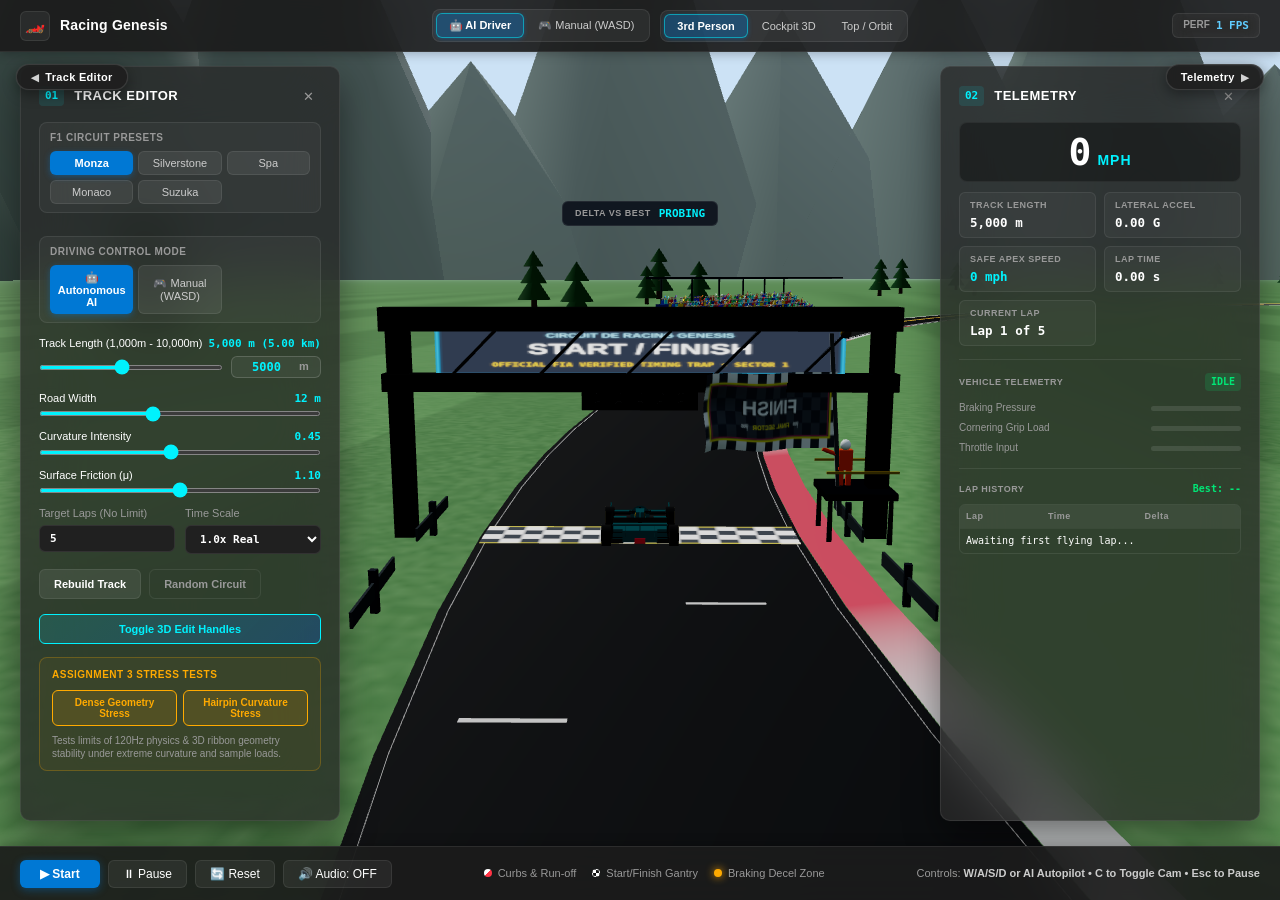
==== prototype/index.html @ 2eae5275 "Initial Push" ====
<!doctype html>
<html lang="en">
  <head>
    <meta charset="UTF-8" />
    <meta name="viewport" content="width=device-width, initial-scale=1.0" />
    <meta http-equiv="Cache-Control" content="no-cache, no-store, must-revalidate" />
    <meta http-equiv="Pragma" content="no-cache" />
    <meta http-equiv="Expires" content="0" />
    <meta name="theme-color" content="#070b14" />
    <title>Racing Genesis - F1 Pro Simulator (Windows 11 Edition)</title>
    <link rel="stylesheet" href="style.css?v=6.4" />
  </head>
  <body>
    <!-- 3D WebGL Canvas Layer -->
    <div id="webgl-container"></div>

    <!-- Floating Windows 11 Fluent Panel Toggle Buttons -->
    <button id="btnToggleLeft" class="win11-tab-toggle left" title="Toggle Track Editor Panel ([)">
      <span class="toggle-icon">◀</span> Track Editor
    </button>
    <button id="btnToggleRight" class="win11-tab-toggle right" title="Toggle Telemetry Panel (])">
      Telemetry <span class="toggle-icon">▶</span>
    </button>

    <!-- UI Overlay (Microsoft Windows Fluent Style) -->
    <div class="hud-overlay">
      <!-- Top Navigation Header (Windows 11 Fluent Title Bar) -->
      <header class="top-header win11-header">
        <div class="brand">
          <div class="logo-badge">🏎️</div>
          <div class="brand-info">
            <h1>Racing Genesis</h1>
          </div>
        </div>

        <div class="header-center">
          <div class="driver-mode-switcher win11-segmented" id="driverModeSwitcher">
            <button class="mode-btn active" data-mode="ai">🤖 AI Driver</button>
            <button class="mode-btn" data-mode="manual">🎮 Manual (WASD)</button>
          </div>
          <div class="camera-switcher win11-segmented">
            <button class="cam-btn active" data-cam="chase">3rd Person</button>
            <button class="cam-btn" data-cam="hood">Cockpit 3D</button>
            <button class="cam-btn" data-cam="orbit">Top / Orbit</button>
          </div>
        </div>

        <div class="header-right">
          <div class="pill-stat fps-stat">
            <span class="stat-name">PERF</span>
            <span class="stat-val highlight" id="fpsDisplay">90 FPS</span>
          </div>
        </div>
      </header>

      <!-- Main HUD Body -->
      <div class="hud-body">
        <!-- Left Side: Procedural Track Configuration & Handle Editing -->
        <aside class="hud-panel left-panel" id="leftPanel">
          <div class="panel-header win11-panel-header">
            <div class="header-title-wrap">
              <span class="panel-tag">01</span>
              <h2>Track Editor</h2>
            </div>
            <button class="win11-icon-close" id="btnCloseLeft" title="Hide Panel">✕</button>
          </div>

          <!-- 5 F1 Circuit Presets -->
          <div class="f1-presets-section">
            <span class="f1-presets-title">F1 CIRCUIT PRESETS</span>
            <div class="f1-presets-grid" id="f1PresetContainer">
              <button class="f1-preset-pill active" data-preset="monza">Monza</button>
              <button class="f1-preset-pill" data-preset="silverstone">Silverstone</button>
              <button class="f1-preset-pill" data-preset="spa">Spa</button>
              <button class="f1-preset-pill" data-preset="monaco">Monaco</button>
              <button class="f1-preset-pill" data-preset="suzuka">Suzuka</button>
            </div>
          </div>

          <!-- Driver Control Mode Toggle -->
          <div class="f1-presets-section" style="margin-top: 10px;">
            <span class="f1-presets-title">DRIVING CONTROL MODE</span>
            <div class="f1-presets-grid" id="panelDriverModeGrid">
              <button class="f1-preset-pill active" data-mode="ai">🤖 Autonomous AI</button>
              <button class="f1-preset-pill" data-mode="manual">🎮 Manual (WASD)</button>
            </div>
          </div>

          <div class="slider-group">
            <div class="slider-label">
              <span>Track Length (1,000m - 10,000m)</span>
              <output id="scaleOut">5,000 m</output>
            </div>
            <div class="track-length-row">
              <input id="scaleSlider" type="range" min="1000" max="10000" step="50" value="5000" />
              <div class="length-input-wrap">
                <input id="lengthInput" type="number" min="1000" max="10000" step="50" value="5000" />
                <span class="length-unit-tag">m</span>
              </div>
            </div>
          </div>

          <div class="slider-group">
            <div class="slider-label">
              <span>Road Width</span>
              <output id="widthOut">12 m</output>
            </div>
            <input id="widthSlider" type="range" min="8" max="18" step="1" value="12" />
          </div>

          <div class="slider-group">
            <div class="slider-label">
              <span>Curvature Intensity</span>
              <output id="curveOut">0.45</output>
            </div>
            <input id="curveSlider" type="range" min="0.10" max="0.85" step="0.05" value="0.45" />
          </div>

          <div class="slider-group">
            <div class="slider-label">
              <span>Surface Friction (&mu;)</span>
              <output id="gripOut">1.10</output>
            </div>
            <input id="gripSlider" type="range" min="0.55" max="1.65" step="0.05" value="1.10" />
          </div>

          <div class="compact-controls">
            <div class="input-box">
              <label for="lapInput">Target Laps (No Limit)</label>
              <input id="lapInput" type="number" min="1" step="1" value="5" placeholder="Min 1" />
            </div>
            <div class="select-box">
              <label for="speedSelect">Time Scale</label>
              <select id="speedSelect">
                <option value="1" selected>1.0x Real</option>
                <option value="2">2.0x Fast</option>
                <option value="4">4.0x Turbo</option>
                <option value="10">10.0x Warp</option>
              </select>
            </div>
          </div>

          <div class="btn-group">
            <button id="btnRebuild" class="btn btn-secondary">Rebuild Track</button>
            <button id="btnRandomize" class="btn btn-outline">Random Circuit</button>
          </div>

          <div class="btn-group">
            <button id="btnEditHandles" class="btn btn-special">Toggle 3D Edit Handles</button>
          </div>

          <!-- Assignment 3 Stress Testing Controls -->
          <div class="stress-panel">
            <div class="stress-header">
              <span class="stress-title">ASSIGNMENT 3 STRESS TESTS</span>
            </div>
            <div class="stress-actions">
              <button id="btnStressGeom" class="btn btn-warning">Dense Geometry Stress</button>
              <button id="btnStressCurve" class="btn btn-warning">Hairpin Curvature Stress</button>
            </div>
            <p class="stress-note">Tests limits of 120Hz physics &amp; 3D ribbon geometry stability under extreme curvature and sample loads.</p>
          </div>
        </aside>

        <!-- Center: Dynamic Driver HUD Overlay -->
        <div class="center-hud">
          <!-- Official F1 5-Light Starting Gantry HUD Overlay -->
          <div class="f1-start-lights-overlay" id="f1StartLightsOverlay">
            <div class="lights-housing">
              <div class="light-pod" id="hudPod0"><span class="bulb"></span><span class="bulb"></span></div>
              <div class="light-pod" id="hudPod1"><span class="bulb"></span><span class="bulb"></span></div>
              <div class="light-pod" id="hudPod2"><span class="bulb"></span><span class="bulb"></span></div>
              <div class="light-pod" id="hudPod3"><span class="bulb"></span><span class="bulb"></span></div>
              <div class="light-pod" id="hudPod4"><span class="bulb"></span><span class="bulb"></span></div>
            </div>
            <div class="start-lights-label" id="f1StartLightsLabel">GRID FORMING</div>
          </div>

          <div class="braking-warning" id="brakingWarning">
            <span class="warning-icon">&#9888;</span> THRESHOLD BRAKING ACTIVE
          </div>

          <div class="delta-badge" id="liveDeltaBadge">
            <span class="delta-label">DELTA VS BEST</span>
            <span class="delta-val" id="liveDeltaVal">PROBING</span>
          </div>

          <div class="handle-notice" id="handleNotice">
            <span>3D EDIT MODE: Tap/hold cyan dots to drag and sculpt track &bull; Pinch to scale</span>
          </div>
        </div>

        <!-- Right Side: Live Vehicle Telemetry (Essentials Only) -->
        <aside class="hud-panel right-panel" id="rightPanel">
          <div class="panel-header win11-panel-header">
            <div class="header-title-wrap">
              <span class="panel-tag">02</span>
              <h2>Telemetry</h2>
            </div>
            <button class="win11-icon-close" id="btnCloseRight" title="Hide Panel">✕</button>
          </div>

          <!-- Speed Cluster -->
          <div class="speed-cluster">
            <div class="speed-main">
              <span class="speed-value" id="speedDisplay">0</span>
              <span class="speed-unit">MPH</span>
            </div>
            <div class="sub-gauges">
              <div class="sub-gauge-item">
                <span class="sub-label">TRACK LENGTH</span>
                <span class="sub-value green" id="trackLengthDisplay">5,000 m</span>
              </div>
              <div class="sub-gauge-item">
                <span class="sub-label">LATERAL ACCEL</span>
                <span class="sub-value" id="lateralGDisplay">0.00 G</span>
              </div>
              <div class="sub-gauge-item">
                <span class="sub-label">SAFE APEX SPEED</span>
                <span class="sub-value cyan" id="targetSpeedDisplay">0 mph</span>
              </div>
              <div class="sub-gauge-item">
                <span class="sub-label">LAP TIME</span>
                <span class="sub-value" id="lapTimeDisplay">0.00 s</span>
              </div>
              <div class="sub-gauge-item">
                <span class="sub-label">CURRENT LAP</span>
                <span class="sub-value" id="lapCountDisplay">Lap 1 of 5</span>
              </div>
            </div>
          </div>

          <div class="panel-divider"></div>

          <!-- Vehicle Inputs & Live Telemetry -->
          <div class="strategy-box">
            <div class="strat-title-row">
              <span class="sub-label">VEHICLE TELEMETRY</span>
              <span class="strat-badge" id="aiStateDisplay">IDLE</span>
            </div>
            <div class="strat-meters">
              <div class="meter-row">
                <span id="meter1Label">Braking Pressure</span>
                <div class="meter-bg"><div class="meter-bar bar-amber" id="brakeMeter" style="width: 0%;"></div></div>
              </div>
              <div class="meter-row">
                <span id="meter2Label">Cornering Grip Load</span>
                <div class="meter-bg"><div class="meter-bar bar-cyan" id="apexMeter" style="width: 50%;"></div></div>
              </div>
              <div class="meter-row">
                <span id="meter3Label">Throttle Input</span>
                <div class="meter-bg"><div class="meter-bar bar-green" id="throttleMeter" style="width: 0%;"></div></div>
              </div>
            </div>
          </div>

          <div class="panel-divider"></div>

          <!-- Lap History Table -->
          <div class="lap-history-box">
            <div class="history-header">
              <span class="sub-label">LAP HISTORY</span>
              <span class="fastest-lap-tag" id="fastestLapTag">Best: --</span>
            </div>
            <div class="table-scroll">
              <table class="history-table">
                <thead>
                  <tr>
                    <th>Lap</th>
                    <th>Time</th>
                    <th>Delta</th>
                  </tr>
                </thead>
                <tbody id="lapTableBody">
                  <tr class="empty-row"><td colspan="3">Awaiting first flying lap...</td></tr>
                </tbody>
              </table>
            </div>
          </div>
        </aside>
      </div>

      <!-- Bottom Playback Dock (Windows 11 Fluent Command Bar) -->
      <footer class="bottom-dock win11-dock">
        <div class="dock-actions win11-command-bar">
          <button id="btnStart" class="btn btn-primary win11-primary-btn">▶ Start</button>
          <button id="btnPause" class="btn btn-secondary win11-btn">⏸ Pause</button>
          <button id="btnReset" class="btn btn-secondary win11-btn">🔄 Reset</button>
          <button id="btnAudio" class="btn btn-outline win11-btn">🔊 Audio: OFF</button>
        </div>

        <div class="dock-legend win11-legend">
          <div class="legend-item"><span class="legend-dot red-white"></span> Curbs &amp; Run-off</div>
          <div class="legend-item"><span class="legend-dot checkered"></span> Start/Finish Gantry</div>
          <div class="legend-item"><span class="legend-dot amber"></span> Braking Decel Zone</div>
        </div>

        <div class="dock-instructions win11-instructions">
          <span>Controls: <b>W/A/S/D or AI Autopilot &bull; C to Toggle Cam &bull; Esc to Pause</b></span>
        </div>
      </footer>
    </div>

    <!-- ======================================================================
         MVP 2.0 In-Simulation Modals: Pause Screen & Checkered Flag Finish
         ====================================================================== -->

    <!-- 1. Pause State: In-Race Pause Modal (Triggered via Esc key or Pause button) -->
    <div id="pauseModal" class="game-modal-backdrop">
      <div class="game-modal-card win11-glass-panel pause-card">
        <div class="modal-header">
          <div class="brand-pill amber">SIMULATION PAUSED</div>
          <h2>⏸️ RACE PAUSED</h2>
          <p class="subtitle">Press <b>Esc</b> or click Resume to continue</p>
        </div>

        <div class="modal-body pause-body">
          <div class="controls-guide">
            <div class="ctrl-row"><span>Accelerate / Brake:</span> <b>W / S or Up / Down</b></div>
            <div class="ctrl-row"><span>Steer Left / Right:</span> <b>A / D or Left / Right</b></div>
            <div class="ctrl-row"><span>Driver Mode:</span> <b>AI Autopilot / Manual (Toggle in Header)</b></div>
            <div class="ctrl-row"><span>Camera Toggle:</span> <b>C Key (Cockpit &harr; Chase)</b></div>
            <div class="ctrl-row"><span>Audio Toggle:</span> <b>M Key</b></div>
          </div>
        </div>

        <div class="modal-footer pause-footer">
          <button id="btnResumeRace" class="btn-hero-launch win11-primary-btn">▶ Resume Race</button>
          <button id="btnRestartRace" class="btn-hero-sandbox win11-btn">🔄 Restart Session</button>
        </div>
      </div>
    </div>

    <!-- 2. End State: Session Complete / Checkered Flag Screen -->
    <div id="finishModal" class="game-modal-backdrop">
      <div class="game-modal-card win11-glass-panel finish-card">
        <div class="modal-header">
          <div class="brand-pill green">SESSION COMPLETE</div>
          <h2>🏁 CHECKERED FLAG!</h2>
          <p class="subtitle" id="finishSubTitle">Race Finished &bull; Telemetry Summary</p>
        </div>

        <div class="modal-body finish-body">
          <!-- Big Results Metrics Cards -->
          <div class="results-grid">
            <div class="result-card">
              <span class="card-label">BEST LAP</span>
              <span class="card-value purple" id="resBestLap">--:--</span>
            </div>
            <div class="result-card">
              <span class="card-label">TOTAL TIME</span>
              <span class="card-value" id="resTotalTime">--:--</span>
            </div>
            <div class="result-card">
              <span class="card-label">TOP SPEED</span>
              <span class="card-value cyan" id="resTopSpeed">0 mph</span>
            </div>
            <div class="result-card">
              <span class="card-label">MAX LATERAL G</span>
              <span class="card-value amber" id="resMaxG">0.0 G</span>
            </div>
          </div>

          <!-- Lap Comparison Breakdown -->
          <div class="finish-table-wrap">
            <span class="table-title">OFFICIAL LAP TIMES</span>
            <table class="history-table finish-table">
              <thead>
                <tr>
                  <th>Lap</th>
                  <th>Time</th>
                  <th>Delta</th>
                  <th>Strategy</th>
                  <th>Clean Status</th>
                </tr>
              </thead>
              <tbody id="finishTableBody">
                <!-- Dynamically populated -->
              </tbody>
            </table>
          </div>
        </div>

        <div class="modal-footer finish-footer">
          <button id="btnFinishRestart" class="btn-hero-launch win11-primary-btn">🔄 Race Again</button>
          <button id="btnFinishSandbox" class="btn-hero-sandbox win11-btn">📐 Track Sculptor Sandbox</button>
        </div>
      </div>
    </div>

    <!-- Application Script (ES Module with cache-busting) -->
    <script type="module" src="app.js?v=6.4"></script>
  </body>
</html>
---- prototype/style.css ----
/* Racing Genesis 3D - Assignment 3 MVP Stylesheet (Microsoft Windows Fluent Style) */
:root {
  --win11-bg: rgba(30, 30, 30, 0.88);
  --win11-bg-solid: #202020;
  --win11-card: rgba(42, 42, 42, 0.78);
  --win11-border: rgba(255, 255, 255, 0.08);
  --win11-border-bright: rgba(255, 255, 255, 0.16);
  --win11-accent: #0078d4;
  --win11-accent-hover: #1084d8;
  --win11-accent-pressed: #0067b8;
  --win11-accent-glow: rgba(0, 120, 212, 0.35);
  --win11-text: #ffffff;
  --win11-text-secondary: #cccccc;
  --win11-text-tertiary: #999999;
  --win11-font: "Segoe UI Variable", "Segoe UI", -apple-system, BlinkMacSystemFont, "SF Pro Text", Roboto, sans-serif;
  --font-mono: "Cascadia Code", "SF Mono", "Segoe UI Mono", monospace;

  /* Legacy aliases for compatibility */
  --bg-primary: #121418;
  --panel-bg: var(--win11-bg);
  --panel-bg-solid: var(--win11-bg-solid);
  --panel-border: var(--win11-border);
  --panel-border-bright: var(--win11-border-bright);
  --text-main: var(--win11-text);
  --text-muted: var(--win11-text-tertiary);
  --accent-cyan: #00f2fe;
  --accent-amber: #ffaa00;
  --accent-red: #ff3344;
  --accent-green: #00e676;
  --accent-blue: #0078d4;
  --font-family: var(--win11-font);
}

* {
  box-sizing: border-box;
  margin: 0;
  padding: 0;
  user-select: none;
}

html, body {
  width: 100%;
  height: 100%;
  overflow: hidden;
  background-color: #0c0f14;
  color: var(--win11-text);
  font-family: var(--win11-font);
  font-size: 13px;
  line-height: 1.4;
}

/* 3D WebGL Background Container */
#webgl-container {
  position: absolute;
  top: 0;
  left: 0;
  width: 100%;
  height: 100%;
  z-index: 1;
}

#webgl-container canvas {
  width: 100% !important;
  height: 100% !important;
  display: block;
}

/* Floating Windows 11 Panel Toggle Tabs (Choose to open/close when not needed!) */
.win11-tab-toggle {
  position: fixed;
  top: 64px;
  z-index: 999;
  background: rgba(30, 30, 30, 0.9);
  backdrop-filter: blur(24px) saturate(150%);
  color: #ffffff;
  border: 1px solid rgba(255, 255, 255, 0.12);
  border-radius: 20px;
  padding: 6px 14px;
  font-family: var(--win11-font);
  font-size: 11px;
  font-weight: 600;
  letter-spacing: 0.3px;
  cursor: pointer;
  box-shadow: 0 4px 14px rgba(0, 0, 0, 0.4), 0 0 1px rgba(255, 255, 255, 0.2);
  transition: all 0.2s cubic-bezier(0.16, 1, 0.3, 1);
  pointer-events: auto !important;
  display: flex;
  align-items: center;
  gap: 6px;
}

.win11-tab-toggle:hover {
  background: rgba(45, 45, 45, 0.98);
  border-color: rgba(255, 255, 255, 0.25);
  transform: translateY(-1px);
  box-shadow: 0 6px 18px rgba(0, 0, 0, 0.5);
}

.win11-tab-toggle.left { left: 16px; }
.win11-tab-toggle.right { right: 16px; }

.toggle-icon {
  font-size: 10px;
  opacity: 0.8;
}

/* Floating HUD Overlay */
.hud-overlay {
  position: absolute;
  top: 0;
  left: 0;
  width: 100%;
  height: 100%;
  z-index: 10;
  pointer-events: none;
  display: flex;
  flex-direction: column;
  justify-content: space-between;
}

/* Re-enable pointer events on all UI components */
.top-header,
.hud-panel,
.bottom-dock,
.camera-switcher,
.cam-btn,
.btn,
button,
input,
select {
  pointer-events: auto !important;
}

/* Windows 11 Title Bar Navigation Header */
.top-header.win11-header {
  display: flex;
  justify-content: space-between;
  align-items: center;
  padding: 0 20px;
  height: 52px;
  background: rgba(28, 28, 28, 0.92);
  backdrop-filter: blur(28px) saturate(150%);
  border-bottom: 1px solid rgba(255, 255, 255, 0.08);
  box-shadow: 0 2px 10px rgba(0, 0, 0, 0.25);
}

.brand {
  display: flex;
  align-items: center;
  gap: 10px;
}

.logo-badge {
  width: 30px;
  height: 30px;
  background: rgba(255, 255, 255, 0.06);
  border: 1px solid rgba(255, 255, 255, 0.08);
  font-size: 16px;
  border-radius: 6px;
  display: flex;
  align-items: center;
  justify-content: center;
}

.brand-info h1 {
  font-size: 14px;
  font-weight: 600;
  letter-spacing: 0.2px;
  color: #ffffff;
}

.brand-info p {
  font-size: 11px;
  color: var(--win11-text-tertiary);
}

.win11-version-badge {
  font-size: 10px;
  font-weight: 700;
  background: rgba(0, 120, 212, 0.16);
  color: #60cdff;
  padding: 1px 6px;
  border-radius: 4px;
  border: 1px solid rgba(96, 205, 255, 0.3);
  margin-left: 6px;
  vertical-align: middle;
}

/* Camera Switcher: Windows 11 Segmented Pill Control */
.header-center {
  display: flex;
  align-items: center;
  gap: 10px;
}

.win11-segmented {
  background: rgba(255, 255, 255, 0.06);
  border: 1px solid rgba(255, 255, 255, 0.08);
  border-radius: 8px;
  padding: 3px;
  display: flex;
  align-items: center;
  gap: 2px;
}

.win11-segmented .cam-btn,
.win11-segmented .mode-btn {
  background: transparent;
  color: var(--win11-text-secondary);
  border: none;
  border-radius: 6px;
  padding: 5px 12px;
  font-size: 11px;
  font-weight: 500;
  font-family: var(--win11-font);
  cursor: pointer;
  transition: all 0.16s ease;
}

.win11-segmented .cam-btn:hover,
.win11-segmented .mode-btn:hover {
  background: rgba(255, 255, 255, 0.08);
  color: #ffffff;
}

.win11-segmented .cam-btn.active,
.win11-segmented .mode-btn.active {
  background: rgba(0, 120, 212, 0.35);
  border: 1px solid rgba(0, 242, 254, 0.5);
  color: #ffffff;
  font-weight: 600;
  box-shadow: 0 1px 4px rgba(0, 120, 212, 0.4);
}

/* Header Right Indicators */
.header-right {
  display: flex;
  align-items: center;
  gap: 10px;
}

.pill-stat {
  background: rgba(255, 255, 255, 0.06);
  backdrop-filter: blur(8px);
  border: 1px solid var(--win11-border);
  border-radius: 6px;
  padding: 4px 10px;
  display: flex;
  align-items: center;
  gap: 6px;
  font-size: 11px;
}

.fps-stat .stat-val {
  color: #00e676;
  font-weight: 700;
}

.stat-name {
  color: var(--win11-text-tertiary);
  font-size: 10px;
  font-weight: 700;
}

.stat-val {
  font-weight: 600;
  font-family: var(--font-mono);
}

.stat-val.highlight {
  color: #60cdff;
}

.status-badge {
  background: rgba(255, 255, 255, 0.06);
  border: 1px solid var(--win11-border);
  border-radius: 6px;
  padding: 4px 10px;
  display: flex;
  align-items: center;
  gap: 6px;
  font-weight: 600;
  font-size: 11px;
}

.indicator-dot {
  width: 7px;
  height: 7px;
  border-radius: 50%;
  background-color: #00e676;
}

.indicator-dot.pulse {
  box-shadow: 0 0 8px #00e676;
  animation: pulse-glow 1.5s infinite;
}

@keyframes pulse-glow {
  0% { transform: scale(0.95); opacity: 0.8; }
  50% { transform: scale(1.15); opacity: 1; }
  100% { transform: scale(0.95); opacity: 0.8; }
}

/* Main HUD Body with Left & Right Panels */
.hud-body {
  display: flex;
  justify-content: space-between;
  padding: 14px 20px 0 20px;
  flex: 1;
  pointer-events: none;
  overflow: hidden;
}

/* Glassmorphism Side Panels (Windows 11 Fluent) */
.hud-panel {
  width: 320px;
  background: var(--win11-card);
  backdrop-filter: blur(28px) saturate(150%);
  border: 1px solid var(--win11-border);
  border-radius: 10px;
  padding: 16px 18px;
  display: flex;
  flex-direction: column;
  gap: 13px;
  box-shadow: 0 16px 36px rgba(0, 0, 0, 0.45), 0 0 1px rgba(255, 255, 255, 0.15);
  max-height: calc(100vh - 145px);
  overflow-y: auto;
  pointer-events: auto;
  transition: transform 0.35s cubic-bezier(0.1, 0.9, 0.2, 1), opacity 0.25s ease;
}

/* Smooth Slide Collapse when Panels are closed by User */
.left-panel.collapsed {
  transform: translateX(calc(-100% - 40px)) !important;
  opacity: 0 !important;
  pointer-events: none !important;
}

.right-panel.collapsed {
  transform: translateX(calc(100% + 40px)) !important;
  opacity: 0 !important;
  pointer-events: none !important;
}

.win11-panel-header {
  display: flex;
  justify-content: space-between;
  align-items: center;
  width: 100%;
}

.header-title-wrap {
  display: flex;
  align-items: center;
  gap: 10px;
}

.win11-icon-close {
  background: transparent;
  border: none;
  color: var(--win11-text-tertiary);
  font-size: 13px;
  width: 26px;
  height: 26px;
  border-radius: 6px;
  cursor: pointer;
  display: flex;
  align-items: center;
  justify-content: center;
  transition: all 0.15s ease;
}

.win11-icon-close:hover {
  background: rgba(255, 255, 255, 0.12);
  color: #ffffff;
}

.panel-header {
  display: flex;
  align-items: center;
  gap: 10px;
}

.panel-tag {
  font-size: 11px;
  font-family: var(--font-mono);
  color: var(--accent-cyan);
  font-weight: 800;
  background: rgba(0, 242, 254, 0.1);
  padding: 2px 6px;
  border-radius: 4px;
}

.panel-header h2 {
  font-size: 13px;
  font-weight: 700;
  text-transform: uppercase;
  letter-spacing: 0.5px;
}

/* F1 Circuit Presets */
.f1-presets-section {
  display: flex;
  flex-direction: column;
  gap: 6px;
  background: rgba(255, 255, 255, 0.04);
  padding: 8px 10px;
  border-radius: 8px;
  border: 1px solid var(--win11-border);
}

.f1-presets-title {
  font-size: 10px;
  font-weight: 700;
  color: var(--win11-text-tertiary);
  letter-spacing: 0.5px;
}

.f1-presets-grid {
  display: grid;
  grid-template-columns: repeat(3, 1fr);
  gap: 5px;
}

.f1-preset-pill {
  background: rgba(255, 255, 255, 0.07);
  color: var(--win11-text-secondary);
  border: 1px solid var(--win11-border);
  border-radius: 6px;
  padding: 5px 4px;
  font-family: var(--win11-font);
  font-size: 11px;
  font-weight: 500;
  cursor: pointer;
  text-align: center;
  transition: all 0.16s ease;
}

.f1-preset-pill:hover {
  background: rgba(255, 255, 255, 0.14);
  color: #ffffff;
  border-color: rgba(255, 255, 255, 0.25);
}

.f1-preset-pill.active {
  background: var(--win11-accent);
  color: #ffffff;
  border-color: transparent;
  font-weight: 600;
  box-shadow: 0 2px 6px rgba(0, 120, 212, 0.4);
}

/* Slider Groups */
.slider-group {
  display: flex;
  flex-direction: column;
  gap: 5px;
}

.slider-label {
  display: flex;
  justify-content: space-between;
  font-size: 11px;
  font-weight: 500;
  color: var(--text-main);
}

.slider-label output {
  font-family: var(--font-mono);
  color: var(--accent-cyan);
  font-weight: 700;
}

.track-length-row {
  display: flex;
  align-items: center;
  gap: 8px;
}

.track-length-row input[type="range"] {
  flex: 1;
}

.length-input-wrap {
  display: flex;
  align-items: center;
  background: rgba(255, 255, 255, 0.05);
  border: 1px solid rgba(255, 255, 255, 0.16);
  border-radius: 6px;
  padding: 2px 6px;
  width: 90px;
  box-sizing: border-box;
}

.length-input-wrap:focus-within {
  border-color: var(--accent-cyan);
  box-shadow: 0 0 8px rgba(0, 240, 255, 0.25);
}

.length-input-wrap input[type="number"] {
  width: 58px;
  background: transparent;
  border: none;
  color: var(--accent-cyan);
  font-family: var(--font-mono);
  font-weight: 700;
  font-size: 12px;
  text-align: right;
  outline: none;
  padding: 0;
}

.length-unit-tag {
  color: var(--text-muted);
  font-size: 11px;
  font-weight: 600;
  margin-left: 3px;
  user-select: none;
}

input[type="range"] {
  width: 100%;
  accent-color: var(--accent-cyan);
  height: 5px;
  background: rgba(255, 255, 255, 0.12);
  border-radius: 3px;
  cursor: pointer;
}

.compact-controls {
  display: grid;
  grid-template-columns: 1fr 1fr;
  gap: 10px;
}

.select-box,
.input-box {
  display: flex;
  flex-direction: column;
  gap: 4px;
}

.select-box label,
.input-box label {
  font-size: 11px;
  color: var(--text-muted);
}

select,
input[type="number"] {
  background: var(--panel-bg-solid);
  color: var(--text-main);
  border: 1px solid var(--panel-border);
  padding: 6px 10px;
  border-radius: 6px;
  font-size: 11px;
  font-weight: 600;
  cursor: pointer;
  font-family: var(--font-mono);
  width: 100%;
}

select:focus,
input[type="number"]:focus {
  outline: none;
  border-color: var(--accent-cyan);
  box-shadow: 0 0 10px var(--accent-cyan-glow);
}

.btn-group {
  display: flex;
  gap: 8px;
  margin-top: 2px;
}

/* Buttons */
.btn {
  padding: 8px 14px;
  border-radius: 6px;
  font-size: 11px;
  font-weight: 700;
  cursor: pointer;
  border: 1px solid transparent;
  transition: all 0.2s ease;
  display: inline-flex;
  align-items: center;
  justify-content: center;
}

.btn-primary {
  background: var(--accent-cyan);
  color: #000;
  box-shadow: 0 0 16px var(--accent-cyan-glow);
}

.btn-primary:hover {
  background: #3ff6ff;
  box-shadow: 0 0 20px rgba(0, 242, 254, 0.6);
}

.btn-secondary {
  background: rgba(255, 255, 255, 0.08);
  color: var(--text-main);
  border-color: var(--panel-border);
}

.btn-secondary:hover {
  background: rgba(255, 255, 255, 0.14);
  border-color: var(--text-muted);
}

.btn-outline {
  background: transparent;
  color: var(--text-muted);
  border-color: var(--panel-border);
}

.btn-outline:hover {
  color: var(--text-main);
  border-color: var(--text-muted);
}

.btn-special {
  width: 100%;
  background: linear-gradient(135deg, rgba(0, 242, 254, 0.15), rgba(0, 114, 255, 0.25));
  border: 1px solid var(--accent-cyan);
  color: var(--accent-cyan);
}

.btn-special:hover {
  background: linear-gradient(135deg, rgba(0, 242, 254, 0.3), rgba(0, 114, 255, 0.4));
  box-shadow: 0 0 12px var(--accent-cyan-glow);
}

.btn-special.active {
  background: var(--accent-cyan);
  color: #000;
  font-weight: 800;
}

.btn-warning {
  background: rgba(255, 170, 0, 0.12);
  border: 1px solid var(--accent-amber);
  color: var(--accent-amber);
  font-size: 10px;
  padding: 6px 10px;
}

.btn-warning:hover {
  background: rgba(255, 170, 0, 0.25);
  box-shadow: 0 0 10px var(--accent-amber-glow);
}

.btn-large {
  padding: 9px 20px;
  font-size: 12px;
}

/* Stress Testing Section */
.stress-panel {
  background: rgba(255, 170, 0, 0.05);
  border: 1px solid rgba(255, 170, 0, 0.25);
  border-radius: 8px;
  padding: 10px 12px;
  display: flex;
  flex-direction: column;
  gap: 8px;
}

.stress-header {
  display: flex;
  justify-content: space-between;
  align-items: center;
}

.stress-title {
  font-size: 10px;
  font-weight: 800;
  color: var(--accent-amber);
  letter-spacing: 0.5px;
}

.stress-actions {
  display: flex;
  gap: 6px;
}

.stress-actions button {
  flex: 1;
}

.stress-note {
  font-size: 10px;
  color: var(--text-muted);
  line-height: 1.3;
}

/* Center Driver HUD */
.center-hud {
  display: flex;
  flex-direction: column;
  align-items: center;
  margin-top: 10px;
  gap: 8px;
  pointer-events: none;
}

.ai-state-banner {
  background: rgba(12, 18, 28, 0.88);
  backdrop-filter: blur(12px);
  border: 1px solid var(--panel-border);
  border-radius: 8px;
  padding: 6px 16px;
  text-align: center;
  display: flex;
  flex-direction: column;
  gap: 2px;
  box-shadow: 0 6px 20px rgba(0, 0, 0, 0.4);
}

.banner-sub {
  font-size: 9px;
  font-weight: 800;
  letter-spacing: 1px;
  color: var(--text-muted);
}

.banner-title {
  font-size: 14px;
  font-weight: 800;
  font-family: var(--font-mono);
  color: var(--accent-cyan);
  letter-spacing: 0.5px;
}

/* F1 Starting Lights Gantry HUD Overlay */
.f1-start-lights-overlay {
  background: rgba(10, 14, 22, 0.94);
  border: 1px solid rgba(255, 255, 255, 0.2);
  box-shadow: 0 12px 36px rgba(0, 0, 0, 0.8), 0 0 20px rgba(0, 120, 212, 0.25);
  backdrop-filter: blur(14px);
  padding: 10px 18px;
  border-radius: 10px;
  display: flex;
  flex-direction: column;
  align-items: center;
  gap: 8px;
  opacity: 0;
  pointer-events: none;
  transform: translateY(-8px) scale(0.96);
  transition: opacity 0.22s ease, transform 0.22s ease;
  margin-bottom: 8px;
}

.f1-start-lights-overlay.visible {
  opacity: 1;
  pointer-events: auto;
  transform: translateY(0) scale(1);
}

.lights-housing {
  display: flex;
  gap: 12px;
  background: #06090e;
  border: 2px solid #202838;
  padding: 8px 14px;
  border-radius: 8px;
  box-shadow: inset 0 2px 6px rgba(0, 0, 0, 0.9);
}

.light-pod {
  display: flex;
  flex-direction: column;
  gap: 6px;
  align-items: center;
}

.light-pod .bulb {
  width: 18px;
  height: 18px;
  border-radius: 50%;
  background: #141b24;
  border: 1px solid #283446;
  box-shadow: inset 0 2px 4px rgba(0, 0, 0, 0.85);
  transition: background 0.08s ease, box-shadow 0.08s ease, border-color 0.08s ease;
}

.light-pod.active-red .bulb {
  background: #ff1744;
  border-color: #ff80ab;
  box-shadow: 0 0 16px #ff1744, 0 0 32px #ff1744;
}

.light-pod.active-green .bulb {
  background: #00e676;
  border-color: #b9f6ca;
  box-shadow: 0 0 18px #00e676, 0 0 36px #00e676;
}

.start-lights-label {
  font-family: var(--font-primary, -apple-system, sans-serif);
  font-size: 12px;
  font-weight: 800;
  letter-spacing: 2px;
  color: #ffffff;
  text-transform: uppercase;
  text-shadow: 0 2px 8px rgba(0, 0, 0, 0.8);
}

.braking-warning {
  background: rgba(255, 51, 68, 0.2);
  border: 1px solid var(--accent-red);
  color: var(--accent-red);
  padding: 4px 12px;
  border-radius: 6px;
  font-weight: 800;
  font-size: 10px;
  letter-spacing: 1px;
  display: none;
  animation: pulse-glow 0.8s infinite;
}

.braking-warning.visible {
  display: inline-flex;
  align-items: center;
  gap: 6px;
}

.handle-notice {
  background: rgba(0, 242, 254, 0.15);
  border: 1px solid var(--accent-cyan);
  color: var(--accent-cyan);
  padding: 4px 12px;
  border-radius: 6px;
  font-weight: 700;
  font-size: 10px;
  display: none;
}

.handle-notice.visible {
  display: block;
}

.delta-badge {
  background: rgba(12, 18, 28, 0.92);
  backdrop-filter: blur(12px);
  border: 1px solid var(--panel-border);
  border-radius: 6px;
  padding: 4px 12px;
  display: flex;
  align-items: center;
  gap: 8px;
  font-size: 11px;
}

.delta-label {
  font-size: 9px;
  font-weight: 800;
  color: var(--text-muted);
  letter-spacing: 0.5px;
}

.delta-val {
  font-family: var(--font-mono);
  font-weight: 800;
  color: var(--accent-cyan);
}

.delta-val.green {
  color: var(--accent-green);
  text-shadow: 0 0 8px rgba(0, 230, 118, 0.5);
}

.delta-val.red {
  color: var(--accent-red);
}

.bar-green {
  background: linear-gradient(90deg, #00b0ff, var(--accent-green));
}

/* Right Telemetry Panel */
.right-panel {
  width: 320px;
}

.speed-cluster {
  display: flex;
  flex-direction: column;
  gap: 10px;
}

.speed-main {
  display: flex;
  align-items: baseline;
  justify-content: center;
  gap: 6px;
  background: rgba(0, 0, 0, 0.35);
  border-radius: 8px;
  padding: 10px 0;
  border: 1px solid rgba(255, 255, 255, 0.06);
}

.speed-value {
  font-size: 38px;
  font-weight: 900;
  font-family: var(--font-mono);
  color: var(--text-main);
  line-height: 1;
}

.speed-unit {
  font-size: 14px;
  font-weight: 800;
  color: var(--accent-cyan);
  letter-spacing: 1px;
}

.sub-gauges {
  display: grid;
  grid-template-columns: 1fr 1fr;
  gap: 8px;
}

.sub-gauge-item {
  background: rgba(255, 255, 255, 0.04);
  border: 1px solid rgba(255, 255, 255, 0.07);
  border-radius: 6px;
  padding: 6px 10px;
  display: flex;
  flex-direction: column;
  gap: 2px;
}

.sub-label {
  font-size: 9px;
  font-weight: 800;
  letter-spacing: 0.5px;
  color: var(--text-muted);
}

.sub-value {
  font-size: 12.5px;
  font-weight: 700;
  font-family: var(--font-mono);
  color: var(--text-main);
}

.sub-value.cyan {
  color: var(--accent-cyan);
}

.panel-divider {
  height: 1px;
  background: var(--panel-border);
}

/* Strategy Box */
.strategy-box {
  display: flex;
  flex-direction: column;
  gap: 6px;
}

.strat-title-row {
  display: flex;
  justify-content: space-between;
  align-items: center;
}

.strat-badge {
  font-size: 10px;
  font-family: var(--font-mono);
  background: rgba(0, 230, 118, 0.15);
  color: var(--accent-green);
  padding: 2px 6px;
  border-radius: 4px;
  font-weight: 700;
}

.strategy-box h3 {
  font-size: 13px;
  font-weight: 700;
  color: var(--accent-cyan);
}

.strategy-box p {
  font-size: 11px;
  color: var(--text-muted);
}

.strat-meters {
  display: flex;
  flex-direction: column;
  gap: 6px;
  margin-top: 4px;
}

.meter-row {
  display: flex;
  justify-content: space-between;
  align-items: center;
  font-size: 10px;
  color: var(--text-muted);
}

.meter-bg {
  width: 90px;
  height: 5px;
  background: rgba(255, 255, 255, 0.1);
  border-radius: 3px;
  overflow: hidden;
}

.meter-bar {
  height: 100%;
}

.meter-bar.bar-amber { background-color: var(--accent-amber); }
.meter-bar.bar-cyan { background-color: var(--accent-cyan); }

/* Lap History */
.lap-history-box {
  display: flex;
  flex-direction: column;
  gap: 8px;
}

.history-header {
  display: flex;
  justify-content: space-between;
  align-items: center;
}

.fastest-lap-tag {
  font-size: 10px;
  font-family: var(--font-mono);
  color: var(--accent-green);
  font-weight: 700;
}

.table-scroll {
  max-height: 130px;
  overflow-y: auto;
  border: 1px solid var(--panel-border);
  border-radius: 6px;
}

.history-table {
  width: 100%;
  border-collapse: collapse;
  font-size: 11px;
}

.history-table th {
  background: rgba(255, 255, 255, 0.06);
  color: var(--text-muted);
  text-align: left;
  padding: 5px 6px;
  font-size: 9px;
  font-weight: 700;
  letter-spacing: 0.5px;
  position: sticky;
  top: 0;
}

.history-table td {
  padding: 5px 6px;
  border-top: 1px solid rgba(255, 255, 255, 0.05);
  font-family: var(--font-mono);
  font-size: 10px;
}

.no-data {
  text-align: center;
  color: var(--text-muted);
  font-family: var(--font-family) !important;
  font-style: italic;
  padding: 12px 6px !important;
}

.clean-flag {
  color: var(--text-muted);
  font-weight: 600;
}

.fastest-row {
  background: rgba(0, 230, 118, 0.08) !important;
}

.fastest-row td {
  color: #fff !important;
}

.pb-flag {
  color: #ffe600;
  font-weight: 800;
  text-shadow: 0 0 10px rgba(255, 230, 0, 0.6);
}

/* Bottom Playback Dock (Microsoft Windows 11 Command Bar Style) */
.bottom-dock.win11-dock {
  display: flex;
  justify-content: space-between;
  align-items: center;
  padding: 0 20px;
  height: 54px;
  background: rgba(28, 28, 28, 0.92);
  backdrop-filter: blur(28px) saturate(150%);
  border-top: 1px solid rgba(255, 255, 255, 0.08);
  box-shadow: 0 -2px 10px rgba(0, 0, 0, 0.25);
}

.dock-actions.win11-command-bar {
  display: flex;
  align-items: center;
  gap: 8px;
}

.win11-primary-btn {
  background: #0078d4 !important;
  color: #ffffff !important;
  border-radius: 6px !important;
  font-weight: 600 !important;
  padding: 7px 20px !important;
  box-shadow: 0 2px 8px rgba(0, 120, 212, 0.4) !important;
  border: none !important;
  font-family: var(--win11-font);
  font-size: 12px !important;
  cursor: pointer;
  transition: all 0.16s ease;
}

.win11-primary-btn:hover {
  background: #1084d8 !important;
  box-shadow: 0 4px 12px rgba(0, 120, 212, 0.5) !important;
}

.win11-btn {
  background: rgba(255, 255, 255, 0.06) !important;
  color: #ffffff !important;
  border: 1px solid rgba(255, 255, 255, 0.08) !important;
  border-radius: 6px !important;
  padding: 6px 14px !important;
  font-size: 12px !important;
  font-weight: 500 !important;
  font-family: var(--win11-font);
  cursor: pointer;
  transition: all 0.16s ease;
}

.win11-btn:hover {
  background: rgba(255, 255, 255, 0.12) !important;
}

.dock-legend.win11-legend {
  display: flex;
  gap: 16px;
}

.legend-item {
  display: flex;
  align-items: center;
  gap: 6px;
  font-size: 11px;
  color: var(--win11-text-tertiary);
}

.legend-dot {
  width: 8px;
  height: 8px;
  border-radius: 50%;
  display: inline-block;
}

.legend-dot.amber { background: var(--accent-amber); box-shadow: 0 0 8px var(--accent-amber); }
.legend-dot.red-white { background: linear-gradient(135deg, #fff 50%, #ff3344 50%); }
.legend-dot.checkered {
  background: repeating-conic-gradient(#111 0% 25%, #fff 0% 50%) 50% / 6px 6px;
  border: 1px solid rgba(255, 255, 255, 0.4);
}

.dock-instructions.win11-instructions {
  font-size: 11px;
  color: var(--win11-text-tertiary);
}

.dock-instructions.win11-instructions b {
  color: var(--win11-text-secondary);
}

/* ==========================================================================
   MVP 2.0 Game Loop Modals: Start Screen, Pause Screen, and Finish Screen
   ========================================================================== */

.game-modal-backdrop {
  position: fixed;
  inset: 0;
  background: rgba(7, 11, 20, 0.78);
  backdrop-filter: blur(16px);
  -webkit-backdrop-filter: blur(16px);
  display: flex;
  align-items: center;
  justify-content: center;
  z-index: 10000;
  opacity: 0;
  pointer-events: none;
  transition: opacity 0.3s cubic-bezier(0.16, 1, 0.3, 1);
}

.game-modal-backdrop.active {
  opacity: 1;
  pointer-events: auto;
}

.game-modal-card {
  width: 90%;
  max-width: 680px;
  background: rgba(18, 24, 38, 0.94);
  border: 1px solid rgba(0, 242, 254, 0.35);
  box-shadow: 0 24px 60px rgba(0, 0, 0, 0.8), 0 0 30px rgba(0, 242, 254, 0.15);
  border-radius: 14px;
  padding: 28px 32px;
  color: #fff;
  font-family: var(--win11-font);
  animation: modalScaleUp 0.3s cubic-bezier(0.16, 1, 0.3, 1);
  max-height: 90vh;
  overflow-y: auto;
}

@keyframes modalScaleUp {
  from { transform: scale(0.92); opacity: 0; }
  to { transform: scale(1); opacity: 1; }
}

.modal-header {
  text-align: center;
  margin-bottom: 22px;
  position: relative;
}

.brand-pill {
  display: inline-block;
  padding: 3px 12px;
  border-radius: 20px;
  font-size: 10px;
  font-weight: 800;
  letter-spacing: 1.2px;
  background: rgba(0, 242, 254, 0.15);
  color: var(--accent-cyan);
  border: 1px solid rgba(0, 242, 254, 0.4);
  margin-bottom: 8px;
}

.brand-pill.amber {
  background: rgba(255, 170, 0, 0.15);
  color: var(--accent-amber);
  border-color: rgba(255, 170, 0, 0.4);
}

.brand-pill.green {
  background: rgba(0, 230, 118, 0.15);
  color: var(--accent-green);
  border-color: rgba(0, 230, 118, 0.4);
}

.modal-header h2 {
  font-size: 24px;
  font-weight: 800;
  margin: 0 0 4px 0;
  letter-spacing: 0.8px;
  background: linear-gradient(135deg, #ffffff, #c2e2ff);
  -webkit-background-clip: text;
  -webkit-text-fill-color: transparent;
}

.modal-header .subtitle {
  font-size: 13px;
  color: var(--win11-text-secondary);
  margin: 0 0 4px 0;
}

.modal-header .course-tag {
  font-size: 11px;
  color: var(--win11-text-tertiary);
}

.config-section {
  margin-bottom: 18px;
}

.config-title {
  display: block;
  font-size: 11px;
  font-weight: 700;
  letter-spacing: 0.8px;
  color: var(--accent-cyan);
  margin-bottom: 8px;
}

.circuit-cards-grid {
  display: grid;
  grid-template-columns: repeat(auto-fit, minmax(115px, 1fr));
  gap: 8px;
}

.circuit-card {
  background: rgba(255, 255, 255, 0.04);
  border: 1px solid rgba(255, 255, 255, 0.1);
  border-radius: 8px;
  padding: 10px 8px;
  text-align: left;
  cursor: pointer;
  transition: all 0.16s ease;
  display: flex;
  flex-direction: column;
}

.circuit-card:hover {
  background: rgba(255, 255, 255, 0.08);
  border-color: var(--accent-cyan);
  transform: translateY(-2px);
}

.circuit-card.active {
  background: linear-gradient(135deg, rgba(0, 242, 254, 0.18), rgba(0, 114, 255, 0.25));
  border-color: var(--accent-cyan);
  box-shadow: 0 0 12px rgba(0, 242, 254, 0.3);
}

.circuit-card .circuit-name {
  font-size: 12px;
  font-weight: 700;
  color: #fff;
  margin-bottom: 2px;
}

.circuit-card .circuit-desc {
  font-size: 9px;
  color: var(--win11-text-tertiary);
  line-height: 1.2;
}

.config-row-split {
  display: grid;
  grid-template-columns: 1fr 1fr;
  gap: 16px;
  margin-bottom: 16px;
}

.segmented-pills {
  display: flex;
  gap: 6px;
}

.segmented-pills .pill-option {
  flex: 1;
  background: rgba(255, 255, 255, 0.04);
  border: 1px solid rgba(255, 255, 255, 0.1);
  color: var(--win11-text-secondary);
  border-radius: 6px;
  padding: 7px 6px;
  font-size: 11px;
  font-weight: 600;
  cursor: pointer;
  transition: all 0.15s ease;
  text-align: center;
}

.segmented-pills .pill-option:hover {
  background: rgba(255, 255, 255, 0.08);
  color: #fff;
}

.segmented-pills .pill-option.active {
  background: var(--win11-accent);
  color: #fff;
  border-color: var(--win11-accent);
  box-shadow: 0 2px 8px rgba(0, 120, 212, 0.4);
}

.modal-footer {
  display: flex;
  gap: 12px;
  margin-top: 24px;
}

.btn-hero-launch {
  flex: 2;
  padding: 12px 18px !important;
  font-size: 14px !important;
  font-weight: 700 !important;
  letter-spacing: 0.6px;
  border-radius: 8px !important;
  cursor: pointer;
}

.btn-hero-sandbox {
  flex: 1;
  padding: 12px 14px !important;
  font-size: 12px !important;
  border-radius: 8px !important;
  cursor: pointer;
}

.btn-hero-sandbox.danger {
  border-color: rgba(255, 23, 68, 0.4) !important;
  color: #ff5252 !important;
}

.btn-hero-sandbox.danger:hover {
  background: rgba(255, 23, 68, 0.18) !important;
}

/* Pause & Finish Specifics */
.pause-card {
  max-width: 480px;
}

.controls-guide {
  background: rgba(0, 0, 0, 0.35);
  border-radius: 8px;
  padding: 12px 16px;
  margin-bottom: 12px;
}

.ctrl-row {
  display: flex;
  justify-content: space-between;
  padding: 6px 0;
  border-bottom: 1px solid rgba(255, 255, 255, 0.06);
  font-size: 12px;
}

.ctrl-row:last-child {
  border-bottom: none;
}

.ctrl-row span {
  color: var(--win11-text-secondary);
}

.ctrl-row b {
  color: var(--accent-cyan);
}

/* Finish Results Grid */
.finish-card {
  max-width: 620px;
}

.results-grid {
  display: grid;
  grid-template-columns: repeat(4, 1fr);
  gap: 10px;
  margin-bottom: 18px;
}

.result-card {
  background: rgba(0, 0, 0, 0.4);
  border: 1px solid rgba(255, 255, 255, 0.08);
  border-radius: 8px;
  padding: 12px 8px;
  text-align: center;
}

.result-card .card-label {
  display: block;
  font-size: 10px;
  font-weight: 700;
  color: var(--win11-text-tertiary);
  margin-bottom: 4px;
}

.result-card .card-value {
  font-size: 18px;
  font-weight: 800;
  font-family: var(--font-mono);
  color: #fff;
}

.result-card .card-value.purple { color: #d070ff; text-shadow: 0 0 10px rgba(208, 112, 255, 0.4); }
.result-card .card-value.cyan { color: var(--accent-cyan); text-shadow: 0 0 10px var(--accent-cyan-glow); }
.result-card .card-value.amber { color: var(--accent-amber); text-shadow: 0 0 10px var(--accent-amber-glow); }

.finish-table-wrap {
  background: rgba(0, 0, 0, 0.25);
  border: 1px solid rgba(255, 255, 255, 0.08);
  border-radius: 8px;
  padding: 10px;
  max-height: 180px;
  overflow-y: auto;
}

.table-title {
  display: block;
  font-size: 10px;
  font-weight: 700;
  letter-spacing: 0.8px;
  color: var(--win11-text-secondary);
  margin-bottom: 8px;
}

.finish-table th, .finish-table td {
  padding: 6px 8px;
  font-size: 11px;
}
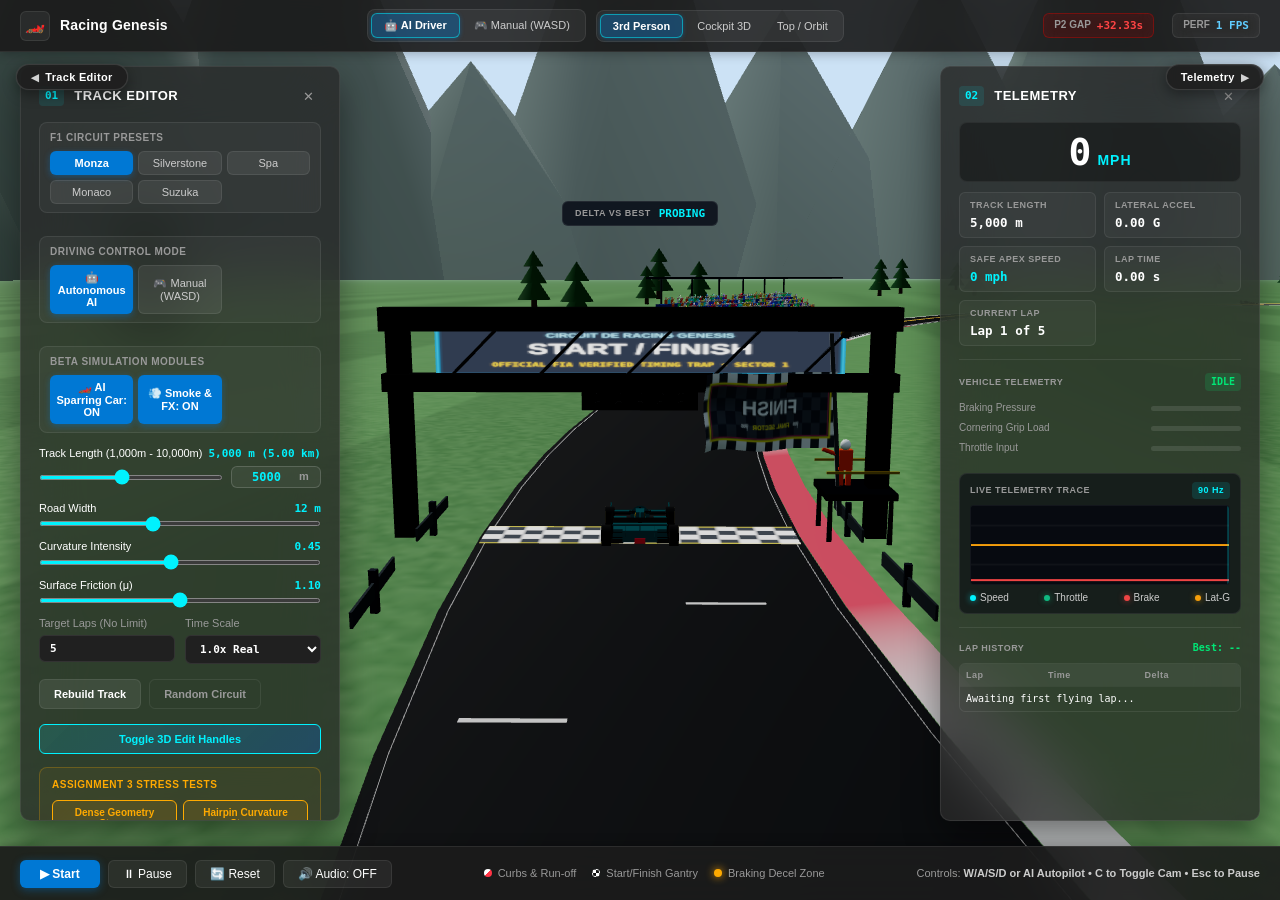
==== commit 1f279d23: "Assignment-5 Commit" ====
--- a/prototype/index.html
+++ b/prototype/index.html
@@ -7,8 +7,8 @@
     <meta http-equiv="Pragma" content="no-cache" />
     <meta http-equiv="Expires" content="0" />
     <meta name="theme-color" content="#070b14" />
-    <title>Racing Genesis - F1 Pro Simulator (Windows 11 Edition)</title>
-    <link rel="stylesheet" href="style.css?v=6.4" />
+    <title>Racing Genesis - F1 Pro Simulator (Beta Build v7.0)</title>
+    <link rel="stylesheet" href="style.css?v=7.0" />
   </head>
   <body>
     <!-- 3D WebGL Canvas Layer -->
@@ -46,6 +46,10 @@
         </div>
 
         <div class="header-right">
+          <div class="pill-stat gap-stat" id="opponentGapPill" title="Delta to Sparring Car">
+            <span class="stat-name">P2 GAP</span>
+            <span class="stat-val highlight" id="opponentGapDisplay">+1.45s</span>
+          </div>
           <div class="pill-stat fps-stat">
             <span class="stat-name">PERF</span>
             <span class="stat-val highlight" id="fpsDisplay">90 FPS</span>
@@ -83,6 +87,15 @@
             <div class="f1-presets-grid" id="panelDriverModeGrid">
               <button class="f1-preset-pill active" data-mode="ai">🤖 Autonomous AI</button>
               <button class="f1-preset-pill" data-mode="manual">🎮 Manual (WASD)</button>
+            </div>
+          </div>
+
+          <!-- Beta Multi-Car & Visual FX Toggles -->
+          <div class="f1-presets-section" style="margin-top: 10px;">
+            <span class="f1-presets-title">BETA SIMULATION MODULES</span>
+            <div class="f1-presets-grid">
+              <button class="f1-preset-pill active" id="btnToggleOpponent">🏎️ AI Sparring Car: ON</button>
+              <button class="f1-preset-pill active" id="btnToggleFX">💨 Smoke &amp; FX: ON</button>
             </div>
           </div>
 
@@ -250,6 +263,21 @@
               <div class="meter-row">
                 <span id="meter3Label">Throttle Input</span>
                 <div class="meter-bg"><div class="meter-bar bar-green" id="throttleMeter" style="width: 0%;"></div></div>
+              </div>
+            </div>
+
+            <!-- Beta Live Telemetry Oscillogram Graph -->
+            <div class="telemetry-graph-card">
+              <div class="telemetry-graph-header">
+                <span class="sub-label">LIVE TELEMETRY TRACE</span>
+                <span class="graph-rate-tag">90 Hz</span>
+              </div>
+              <canvas id="telemetryGraphCanvas" width="280" height="80"></canvas>
+              <div class="graph-legend-row">
+                <span class="leg-item leg-spd"><span class="leg-dot spd-dot"></span>Speed</span>
+                <span class="leg-item leg-thr"><span class="leg-dot thr-dot"></span>Throttle</span>
+                <span class="leg-item leg-brk"><span class="leg-dot brk-dot"></span>Brake</span>
+                <span class="leg-item leg-lat"><span class="leg-dot lat-dot"></span>Lat-G</span>
               </div>
             </div>
           </div>
@@ -389,6 +417,6 @@
     </div>
 
     <!-- Application Script (ES Module with cache-busting) -->
-    <script type="module" src="app.js?v=6.4"></script>
+    <script type="module" src="app.js?v=7.0"></script>
   </body>
 </html>
--- a/prototype/style.css
+++ b/prototype/style.css
@@ -1506,7 +1506,77 @@
   font-size: 11px;
 }
 
-
-
-
-
+/* ==========================================================================
+   Beta Build Additions: Live Telemetry Graph & Beta Controls
+   ========================================================================== */
+.gap-stat {
+  margin-right: 8px;
+  background: rgba(225, 6, 0, 0.15);
+  border-color: rgba(225, 6, 0, 0.35);
+}
+
+.telemetry-graph-card {
+  margin-top: 12px;
+  background: rgba(8, 12, 18, 0.65);
+  border: 1px solid rgba(255, 255, 255, 0.08);
+  border-radius: 8px;
+  padding: 8px 10px;
+}
+
+.telemetry-graph-header {
+  display: flex;
+  justify-content: space-between;
+  align-items: center;
+  margin-bottom: 6px;
+}
+
+.graph-rate-tag {
+  font-size: 9px;
+  font-weight: 700;
+  color: var(--accent-cyan);
+  background: rgba(0, 242, 254, 0.12);
+  padding: 2px 6px;
+  border-radius: 4px;
+  letter-spacing: 0.5px;
+}
+
+#telemetryGraphCanvas {
+  width: 100%;
+  height: 80px;
+  display: block;
+  border-radius: 4px;
+  background: #060910;
+  border: 1px solid rgba(255, 255, 255, 0.05);
+}
+
+.graph-legend-row {
+  display: flex;
+  justify-content: space-between;
+  margin-top: 6px;
+  font-size: 10px;
+  color: var(--win11-text-secondary);
+}
+
+.leg-item {
+  display: flex;
+  align-items: center;
+  gap: 4px;
+}
+
+.leg-dot {
+  width: 6px;
+  height: 6px;
+  border-radius: 50%;
+  display: inline-block;
+}
+
+.spd-dot { background: #00f2fe; box-shadow: 0 0 6px rgba(0, 242, 254, 0.6); }
+.thr-dot { background: #10b981; box-shadow: 0 0 6px rgba(16, 185, 129, 0.6); }
+.brk-dot { background: #ef4444; box-shadow: 0 0 6px rgba(239, 68, 68, 0.6); }
+.lat-dot { background: #f59e0b; box-shadow: 0 0 6px rgba(245, 158, 11, 0.6); }
+
+
+
+
+
+
